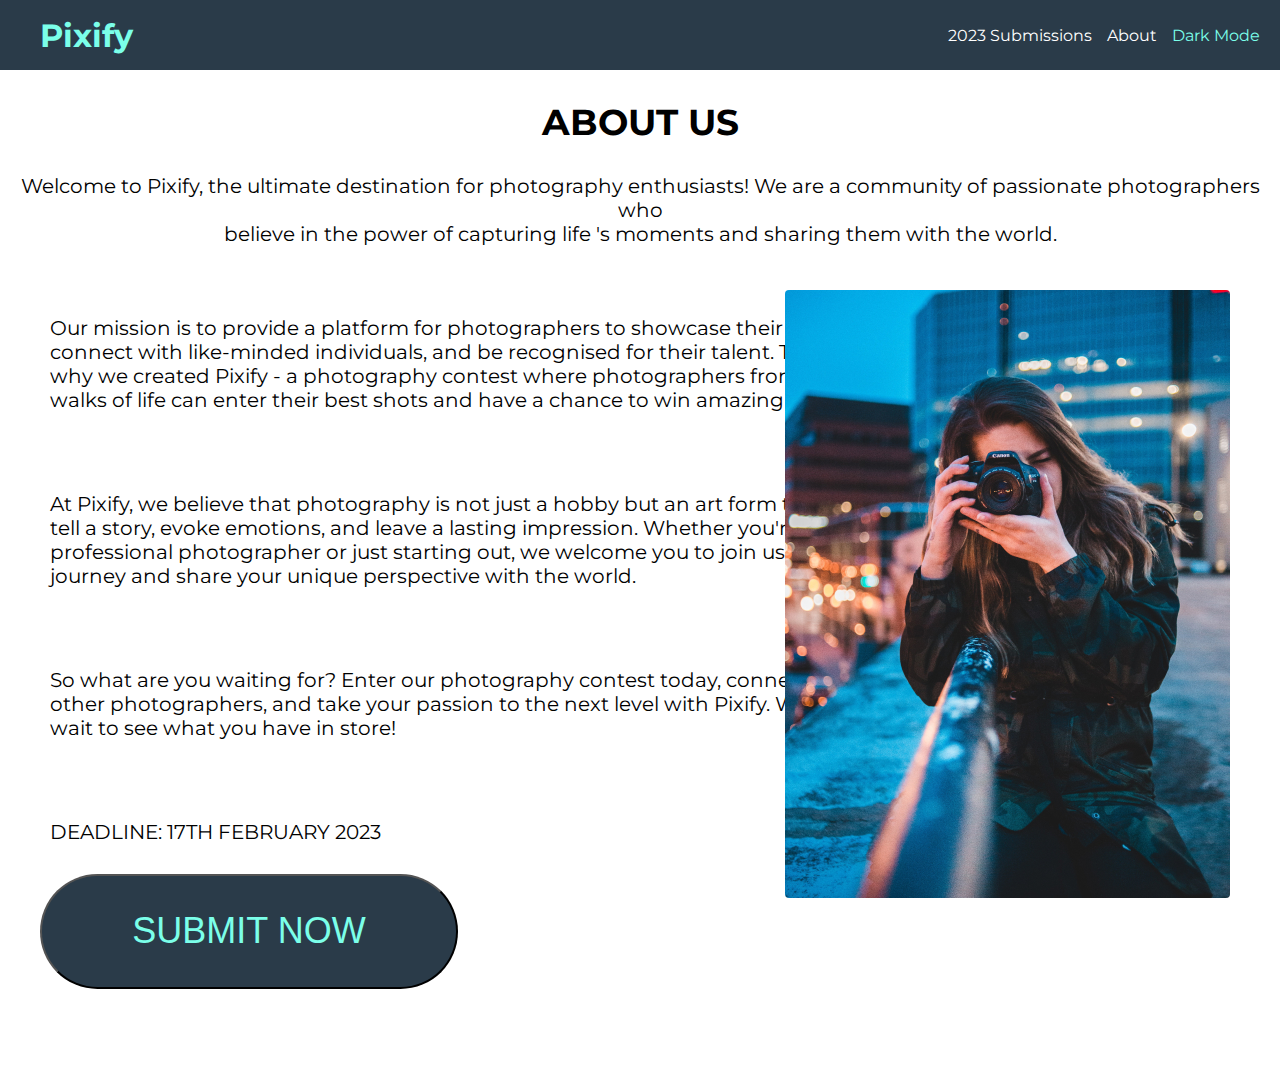
==== html files/about us.html @ 94e1a48a "first commit" ====
<head>
    <meta charset="UTF-8">
    <meta http-equiv="X-UA-Compatible" content="IE=edge">
    <meta name="viewport" content="width=device-width, initial-scale=1.0">
    <link rel="stylesheet" type="text/css" href="../css files/about us.css" />
    <link rel="preconnect" href="https://fonts.googleapis.com">
    <link rel="preconnect" href="https://fonts.gstatic.com" crossorigin>
    <link href="https://fonts.googleapis.com/css2?family=Montserrat&family=Nunito+Sans:wght@300&family=Sen&display=swap" rel="stylesheet">
    <title>Pixify</title>
</head>

<body>
    <header>
        <h1><a href="../html files/index.html" id="back-to-landing-page">Pixify</a></h1>
        <nav>
            <a href="../html files/submissons page.html">2023 Submissions</a>
            <a>About</a>
            <a class="dark-mode" id="dark-mode-toggle">Dark Mode</a>
        </nav>
    </header>

    <h2>ABOUT US</h2>
    <p class="welcome-text">Welcome to Pixify, the ultimate destination for photography enthusiasts! We are a community of passionate photographers who
        <br> believe in the power of capturing life 's moments and sharing them with the world. </p>
    <main class="main-container">
        <p class="main-text">Our mission is to provide a platform for photographers to showcase their work,<br> connect with like-minded individuals, and be recognised for their talent. That 's<br> why we created Pixify - a photography contest where photographers from all
            <br>walks of life can enter their best shots and have a chance to win amazing prizes.</p>
        <p class="main-text">At Pixify, we believe that photography is not just a hobby but an art form that can<br> tell a story, evoke emotions, and leave a lasting impression. Whether you're a<br> professional photographer or just starting out, we welcome you to join us
            on this
            <br> journey and share your unique perspective with the world.</p>
        <p class="main-text">So what are you waiting for? Enter our photography contest today, connect with<br> other photographers, and take your passion to the next level with Pixify. We can't<br> wait to see what you have in store!</p>
        <p class="main-text">DEADLINE: 17TH FEBRUARY 2023</p>
        <button>SUBMIT NOW</button>
        <img src="../assets/erik-mclean-2Wv9VnwzeeI-unsplash 1.jpg" alt="girl with camera">
    </main>
    <script src="../java script files/about us.js"></script>
</body>

</html>
---- css files/about us.css ----
body {
                font-family: 'Montserrat', sans-serif;
                font-weight: 400;
                margin: 0;
                padding: 0;
                align-content: center;
            }
            
            .dark-mode {
                color: #7BFFE9;
                text-decoration-style: none;
                margin-left: 15px;
                cursor: pointer;
            }
            
            header {
                background-color: #2A3B49;
                width: 100%;
                height: 50px;
                display: flex;
                flex-direction: row;
                justify-content: space-between;
                align-items: center;
                padding-top: 10px;
                padding-bottom: 10px;
            }
            
            h1 {
                color: #7BFFE9;
                margin-left: 20px;
            }
            
            #back-to-landing-page {
                color: #7BFFE9;
                margin-left: 20px;
                text-decoration: none;
                text-decoration-style: none;
            }
            
            nav {
                align-items: center;
                display: flex;
                padding: 20px 0;
                flex-wrap: wrap;
                margin-right: 20px;
            }
            
            a {
                color: #FFFFFF;
                text-decoration: none;
                text-decoration-style: none;
                margin-left: 15px;
            }
            
            h2 {
                font-size: 36px;
                font-weight: 700;
                line-height: 44px;
                letter-spacing: 0em;
                text-align: center;
                color: #000000;
            }
            
            .welcome-text {
                font-size: 20px;
                font-weight: 400;
                line-height: 24px;
                letter-spacing: 0em;
                text-align: center;
                color: #000000;
            }
            
            .main-container {
                display: flex;
                flex-direction: column;
            }
            
            .main-text {
                font-size: 20px;
                font-weight: 400;
                line-height: 24px;
                letter-spacing: 0em;
                text-align: left;
                margin-top: 50px;
                margin-bottom: 30px;
                margin-left: 50px;
            }
            
            button {
                box-sizing: border-box;
                /* position: relative; */
                margin-left: 40px;
                margin-bottom: 100px;
                width: 418px;
                height: 115px;
                bottom: -100px;
                border-radius: 60px;
                color: #7BFFE9;
                font-style: normal;
                font-weight: 200;
                font-size: 36px;
                line-height: 44px;
                text-align: center;
                background-color: #2A3B49;
            }
            
            img {
                position: absolute;
                right: 0;
                top: 290px;
                margin-right: 50px;
                border-radius: 4px;
            }
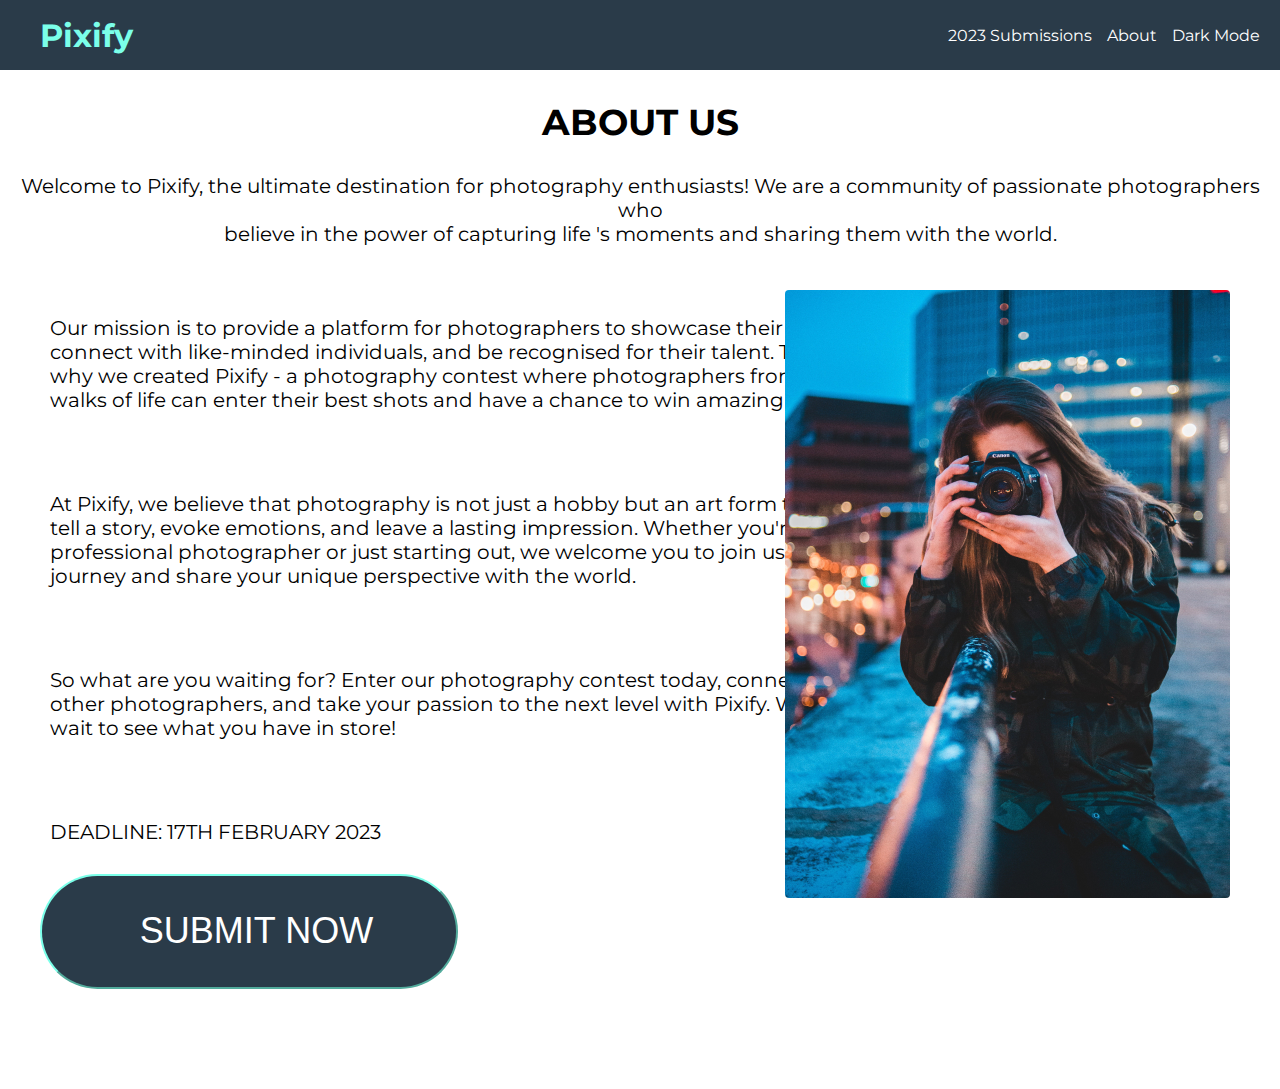
==== commit 5d13ecd8: "new commit" ====
--- a/html files/about us.html
+++ b/html files/about us.html
@@ -15,25 +15,27 @@
         <nav>
             <a href="../html files/submissons page.html">2023 Submissions</a>
             <a>About</a>
-            <a class="dark-mode" id="dark-mode-toggle">Dark Mode</a>
+            <a class="theme-btn" onclick="toggleTheme()" type="onclick">Dark Mode</a>
         </nav>
     </header>
-
-    <h2>ABOUT US</h2>
-    <p class="welcome-text">Welcome to Pixify, the ultimate destination for photography enthusiasts! We are a community of passionate photographers who
-        <br> believe in the power of capturing life 's moments and sharing them with the world. </p>
-    <main class="main-container">
-        <p class="main-text">Our mission is to provide a platform for photographers to showcase their work,<br> connect with like-minded individuals, and be recognised for their talent. That 's<br> why we created Pixify - a photography contest where photographers from all
-            <br>walks of life can enter their best shots and have a chance to win amazing prizes.</p>
-        <p class="main-text">At Pixify, we believe that photography is not just a hobby but an art form that can<br> tell a story, evoke emotions, and leave a lasting impression. Whether you're a<br> professional photographer or just starting out, we welcome you to join us
-            on this
-            <br> journey and share your unique perspective with the world.</p>
-        <p class="main-text">So what are you waiting for? Enter our photography contest today, connect with<br> other photographers, and take your passion to the next level with Pixify. We can't<br> wait to see what you have in store!</p>
-        <p class="main-text">DEADLINE: 17TH FEBRUARY 2023</p>
-        <button>SUBMIT NOW</button>
-        <img src="../assets/erik-mclean-2Wv9VnwzeeI-unsplash 1.jpg" alt="girl with camera">
-    </main>
-    <script src="../java script files/about us.js"></script>
+    <div class="main-container">
+        <h2>ABOUT US</h2>
+        <p class="welcome-text">Welcome to Pixify, the ultimate destination for photography enthusiasts! We are a community of passionate photographers who
+            <br> believe in the power of capturing life 's moments and sharing them with the world. </p>
+        <main class="details">
+            <p class="main-text-details" id="our-misson">Our mission is to provide a platform for photographers to showcase their work,<br> connect with like-minded individuals, and be recognised for their talent. That 's<br> why we created Pixify - a photography contest where photographers from
+                all
+                <br>walks of life can enter their best shots and have a chance to win amazing prizes.</p>
+            <p class="main-text-details" id="at-pixify">At Pixify, we believe that photography is not just a hobby but an art form that can<br> tell a story, evoke emotions, and leave a lasting impression. Whether you're a<br> professional photographer or just starting out, we welcome you to join
+                us on this
+                <br> journey and share your unique perspective with the world.</p>
+            <p class="main-text-details" id="contest">So what are you waiting for? Enter our photography contest today, connect with<br> other photographers, and take your passion to the next level with Pixify. We can't<br> wait to see what you have in store!</p>
+            <p class="main-text-details" id="deadline">DEADLINE: 17TH FEBRUARY 2023</p>
+            <button> <a href="../html files/submissons page.html" id="subbmissons-page">SUBMIT NOW</a></button>
+            <img src="../assets/erik-mclean-2Wv9VnwzeeI-unsplash 1.jpg " alt="girl with camera ">
+        </main>
+    </div>
+    <script src="../java script files/about us.js "></script>
 </body>
 
 </html>--- a/css files/about us.css
+++ b/css files/about us.css
@@ -70,12 +70,12 @@
                 color: #000000;
             }
             
-            .main-container {
+            .details {
                 display: flex;
                 flex-direction: column;
             }
             
-            .main-text {
+            .main-text-details {
                 font-size: 20px;
                 font-weight: 400;
                 line-height: 24px;
@@ -102,6 +102,7 @@
                 line-height: 44px;
                 text-align: center;
                 background-color: #2A3B49;
+                border-color: #7BFFE9;
             }
             
             img {
